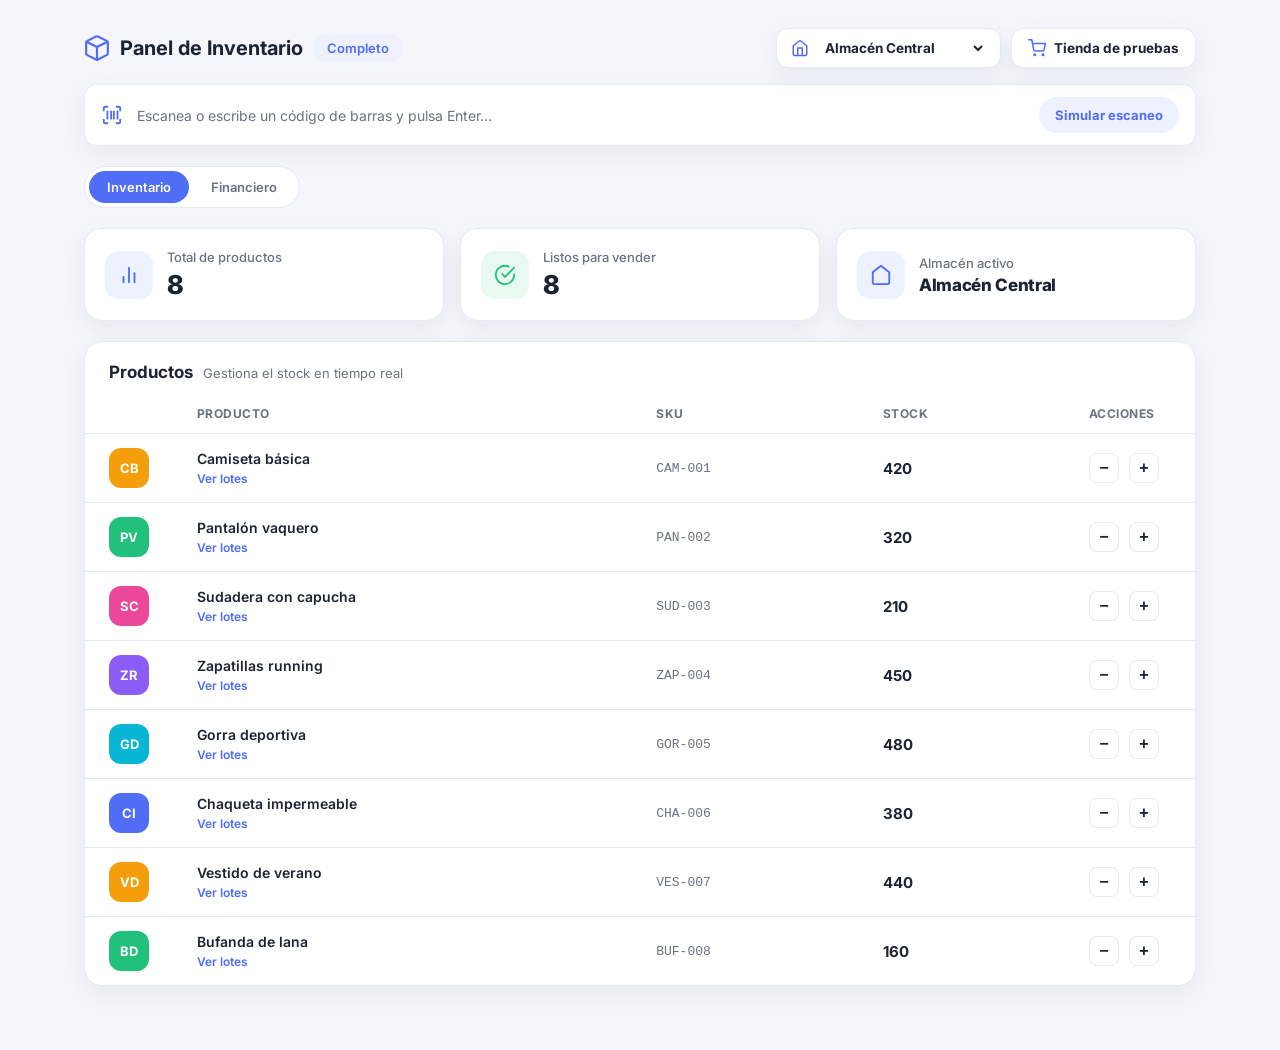
==== index.html @ 1906d5c8 "Add files via upload" ====
<!DOCTYPE html>
<html lang="es">
<head>
<meta charset="UTF-8">
<meta name="viewport" content="width=device-width, initial-scale=1.0">
<title>Panel de Inventario — Completo</title>
<link rel="preconnect" href="https://fonts.googleapis.com">
<link rel="preconnect" href="https://fonts.gstatic.com" crossorigin>
<link href="https://fonts.googleapis.com/css2?family=Inter:wght@400;500;600;700;800&display=swap" rel="stylesheet">
<link rel="stylesheet" href="css/styles.css">
</head>
<body>
<div class="app">

  <header class="topbar">
    <div class="brand">
      <span class="brand-icon">
        <svg viewBox="0 0 24 24" fill="none" stroke="currentColor" stroke-width="2" stroke-linecap="round" stroke-linejoin="round"><path d="M12.89 1.45l8 4A2 2 0 0 1 22 7.24v9.53a2 2 0 0 1-1.11 1.79l-8 4a2 2 0 0 1-1.79 0l-8-4a2 2 0 0 1-1.11-1.8V7.24a2 2 0 0 1 1.11-1.79l8-4a2 2 0 0 1 1.79 0z"></path><polyline points="2.32 6.16 12 11 21.68 6.16"></polyline><line x1="12" y1="22.76" x2="12" y2="11"></line></svg>
      </span>
      <h1>Panel de Inventario</h1>
      <span class="badge-plan">Completo</span>
    </div>

    <div class="header-actions">
      <div class="warehouse-picker">
        <svg viewBox="0 0 24 24" fill="none" stroke="currentColor" stroke-width="2" stroke-linecap="round" stroke-linejoin="round"><path d="M3 9l9-7 9 7v11a2 2 0 0 1-2 2H5a2 2 0 0 1-2-2z"></path><polyline points="9 22 9 12 15 12 15 22"></polyline></svg>
        <select id="warehouseSelect" aria-label="Seleccionar almacén"></select>
      </div>

      <a class="btn-store-link" href="./tienda/tienda.html" target="_blank" rel="noopener">
        <svg viewBox="0 0 24 24" fill="none" stroke="currentColor" stroke-width="2" stroke-linecap="round" stroke-linejoin="round"><circle cx="9" cy="21" r="1"></circle><circle cx="20" cy="21" r="1"></circle><path d="M1 1h4l2.68 13.39a2 2 0 0 0 2 1.61h9.72a2 2 0 0 0 2-1.61L23 6H6"></path></svg>
        Tienda de pruebas
      </a>
    </div>
  </header>

  <div class="scanner-bar">
    <svg class="scanner-icon" viewBox="0 0 24 24" fill="none" stroke="currentColor" stroke-width="2" stroke-linecap="round" stroke-linejoin="round"><path d="M3 7V5a2 2 0 0 1 2-2h2"></path><path d="M17 3h2a2 2 0 0 1 2 2v2"></path><path d="M21 17v2a2 2 0 0 1-2 2h-2"></path><path d="M7 21H5a2 2 0 0 1-2-2v-2"></path><line x1="7" y1="8" x2="7" y2="16"></line><line x1="11" y1="8" x2="11" y2="16"></line><line x1="14" y1="8" x2="14" y2="16"></line><line x1="18" y1="8" x2="18" y2="16"></line></svg>
    <input type="text" id="barcodeInput" placeholder="Escanea o escribe un código de barras y pulsa Enter…" autocomplete="off">
    <button class="btn-scan" id="simulateScanBtn">Simular escaneo</button>
  </div>

  <nav class="tabs">
    <button class="nav-btn active" data-view="view-inventario">Inventario</button>
    <button class="nav-btn" data-view="view-financiero">Financiero</button>
  </nav>

  <!-- Vista: Inventario -->
  <section class="view active" id="view-inventario">
    <div class="stat-grid">
      <div class="card card-stat">
        <div class="stat-icon stat-icon--total">
          <svg viewBox="0 0 24 24" fill="none" stroke="currentColor" stroke-width="2" stroke-linecap="round" stroke-linejoin="round"><line x1="18" y1="20" x2="18" y2="10"></line><line x1="12" y1="20" x2="12" y2="4"></line><line x1="6" y1="20" x2="6" y2="14"></line></svg>
        </div>
        <div class="stat-info">
          <span class="stat-label">Total de productos</span>
          <span class="stat-value" id="totalProductos">0</span>
        </div>
      </div>

      <div class="card card-stat">
        <div class="stat-icon stat-icon--ok">
          <svg viewBox="0 0 24 24" fill="none" stroke="currentColor" stroke-width="2" stroke-linecap="round" stroke-linejoin="round"><path d="M22 11.08V12a10 10 0 1 1-5.93-9.14"></path><polyline points="22 4 12 14.01 9 11.01"></polyline></svg>
        </div>
        <div class="stat-info">
          <span class="stat-label">Listos para vender</span>
          <span class="stat-value" id="totalListos">0</span>
        </div>
      </div>

      <div class="card card-stat">
        <div class="stat-icon stat-icon--warehouse">
          <svg viewBox="0 0 24 24" fill="none" stroke="currentColor" stroke-width="2" stroke-linecap="round" stroke-linejoin="round"><path d="M3 9l9-7 9 7v11a2 2 0 0 1-2 2H5a2 2 0 0 1-2-2z"></path></svg>
        </div>
        <div class="stat-info">
          <span class="stat-label">Almacén activo</span>
          <span class="stat-value stat-value--text" id="almacenActivoLabel">—</span>
        </div>
      </div>
    </div>

    <div class="table-section">
      <div class="table-header">
        <h2>Productos</h2>
        <span class="table-sub">Gestiona el stock en tiempo real</span>
      </div>
      <div class="table-wrap">
        <table class="products-table">
          <thead>
            <tr>
              <th class="col-photo"></th>
              <th>Producto</th>
              <th>SKU</th>
              <th>Stock</th>
              <th class="col-actions">Acciones</th>
            </tr>
          </thead>
          <tbody id="productsBody"></tbody>
        </table>
      </div>
    </div>
  </section>

  <!-- Vista: Financiero -->
  <section class="view" id="view-financiero">
    <div class="stat-grid stat-grid--finance">
      <div class="card card-stat card-stat--finance">
        <div class="stat-icon stat-icon--total">
          <svg viewBox="0 0 24 24" fill="none" stroke="currentColor" stroke-width="2" stroke-linecap="round" stroke-linejoin="round"><line x1="12" y1="1" x2="12" y2="23"></line><path d="M17 5H9.5a3.5 3.5 0 0 0 0 7h5a3.5 3.5 0 0 1 0 7H6"></path></svg>
        </div>
        <div class="stat-info">
          <span class="stat-label">Valor total del stock — <span id="financeAlmacenLabel">—</span></span>
          <span class="stat-value" id="valorStockTotal">0 €</span>
        </div>
      </div>

      <div class="card card-stat card-stat--finance">
        <div class="stat-icon stat-icon--sales">
          <svg viewBox="0 0 24 24" fill="none" stroke="currentColor" stroke-width="2" stroke-linecap="round" stroke-linejoin="round"><polyline points="23 6 13.5 15.5 8.5 10.5 1 18"></polyline><polyline points="17 6 23 6 23 12"></polyline></svg>
        </div>
        <div class="stat-info">
          <span class="stat-label">Beneficio estimado si se vende todo</span>
          <span class="stat-value" id="beneficioTotal">0 €</span>
        </div>
      </div>
    </div>

    <div class="card chart-card-lg">
      <div class="finance-chart-header">
        <div>
          <h3>Evolución financiera</h3>
          <p class="chart-sub">Últimos 30 días — <span id="financeAlmacenLabel2">—</span></p>
        </div>
        <div class="finance-legend">
          <span class="legend-chip">
            <i class="dot dot--primary"></i>Valor del stock
            <span class="delta-chip" id="deltaValor">—</span>
          </span>
          <span class="legend-chip">
            <i class="dot dot--ok"></i>Beneficio estimado
            <span class="delta-chip" id="deltaBeneficio">—</span>
          </span>
        </div>
      </div>
      <div class="finance-chart-wrap" id="financeChartWrap"></div>
    </div>

    <div class="table-section">
      <div class="table-header">
        <h2>Desglose por producto</h2>
        <span class="table-sub">Coste, precio de venta y margen</span>
      </div>
      <div class="table-wrap">
        <table class="products-table finance-table">
          <thead>
            <tr>
              <th>Producto</th>
              <th>Stock</th>
              <th>Coste/ud.</th>
              <th>Venta/ud.</th>
              <th>Margen/ud.</th>
              <th>Valor stock</th>
              <th>Beneficio</th>
            </tr>
          </thead>
          <tbody id="financeBody"></tbody>
        </table>
      </div>
    </div>
  </section>

</div>

<!-- Modal: Trazabilidad por lote -->
<div class="modal-overlay" id="batchesModal">
  <div class="modal">
    <div class="modal-header">
      <div>
        <h3 id="batchesTitle">Producto</h3>
        <p class="modal-sub">Trazabilidad por lote — <span id="batchesAlmacen">—</span></p>
      </div>
      <button class="modal-close" id="batchesClose" aria-label="Cerrar">&times;</button>
    </div>
    <div class="batch-list" id="batchesBody"></div>
  </div>
</div>

<div class="toast" id="toast"></div>

<script src="js/data.js"></script>
<script src="js/store.js"></script>
<script src="js/warehouse.js"></script>
<script src="js/products.js"></script>
<script src="js/batches.js"></script>
<script src="js/barcode.js"></script>
<script src="js/finance.js"></script>
<script src="js/app.js"></script>
</body>
</html>
---- css/styles.css ----
:root {
  --bg: #f4f6fb;
  --surface: #ffffff;
  --border: #e6e9f2;
  --text: #1c2333;
  --text-muted: #6b7280;
  --primary: #4f6df5;
  --primary-soft: #eef1ff;
  --ok: #22c17b;
  --ok-soft: #e7f9f1;
  --danger: #ef4444;
  --danger-soft: #fde8e8;
  --amber: #f59e0b;
  --amber-soft: #fef3e2;
  --radius-lg: 18px;
  --radius-md: 12px;
  --shadow: 0 8px 24px rgba(30, 41, 82, 0.06);
  --shadow-hover: 0 12px 28px rgba(30, 41, 82, 0.1);
}

* { box-sizing: border-box; }

body {
  margin: 0;
  font-family: "Inter", system-ui, -apple-system, "Segoe UI", Roboto, sans-serif;
  background: var(--bg);
  color: var(--text);
  -webkit-font-smoothing: antialiased;
}

.app {
  max-width: 1160px;
  margin: 0 auto;
  padding: 28px 24px 64px;
}

@keyframes fadeInUp {
  from { opacity: 0; transform: translateY(14px); }
  to { opacity: 1; transform: translateY(0); }
}

/* Topbar */
.topbar {
  display: flex;
  align-items: center;
  justify-content: space-between;
  flex-wrap: wrap;
  gap: 12px;
  margin-bottom: 16px;
}

.brand {
  display: flex;
  align-items: center;
  gap: 10px;
}

.brand-icon { display: flex; color: var(--primary); }
.brand-icon svg { width: 26px; height: 26px; }

.brand h1 { font-size: 20px; font-weight: 700; margin: 0; }

.badge-plan {
  background: var(--primary-soft);
  color: var(--primary);
  font-weight: 600;
  font-size: 13px;
  padding: 6px 14px;
  border-radius: 999px;
}

.header-actions {
  display: flex;
  align-items: center;
  gap: 10px;
  flex-wrap: wrap;
}

.btn-store-link {
  display: inline-flex;
  align-items: center;
  gap: 8px;
  background: var(--surface);
  border: 1px solid var(--border);
  border-radius: var(--radius-md);
  padding: 10px 16px;
  box-shadow: var(--shadow);
  color: var(--text);
  font-size: 13.5px;
  font-weight: 700;
  text-decoration: none;
  white-space: nowrap;
  transition: transform 0.15s ease, box-shadow 0.15s ease, border-color 0.15s ease;
}

.btn-store-link svg { width: 18px; height: 18px; color: var(--primary); flex-shrink: 0; }

.btn-store-link:hover {
  transform: translateY(-1px);
  box-shadow: var(--shadow-hover);
  border-color: var(--primary);
}

.btn-store-link:active { transform: translateY(0) scale(0.98); }

/* Selector de almacén */
.warehouse-picker {
  display: flex;
  align-items: center;
  gap: 8px;
  background: var(--surface);
  border: 1px solid var(--border);
  border-radius: var(--radius-md);
  padding: 8px 14px;
  box-shadow: var(--shadow);
  color: var(--primary);
}

.warehouse-picker svg { width: 18px; height: 18px; flex-shrink: 0; }

.warehouse-picker select {
  border: none;
  background: none;
  font-family: inherit;
  font-size: 13.5px;
  font-weight: 700;
  color: var(--text);
  cursor: pointer;
  padding: 2px 4px;
}

.warehouse-picker select:focus { outline: none; }

/* Escáner de código de barras */
.scanner-bar {
  display: flex;
  align-items: center;
  gap: 12px;
  background: var(--surface);
  border: 1px solid var(--border);
  border-radius: var(--radius-md);
  box-shadow: var(--shadow);
  padding: 12px 16px;
  margin-bottom: 20px;
}

.scanner-icon { width: 22px; height: 22px; color: var(--primary); flex-shrink: 0; }

.scanner-bar input {
  flex: 1;
  border: none;
  outline: none;
  font-family: inherit;
  font-size: 14px;
  background: none;
  color: var(--text);
}

.scanner-bar input::placeholder { color: var(--text-muted); }

.btn-scan {
  background: var(--primary-soft);
  color: var(--primary);
  border: none;
  font-family: inherit;
  font-size: 13px;
  font-weight: 700;
  padding: 10px 16px;
  border-radius: 999px;
  cursor: pointer;
  white-space: nowrap;
  transition: background-color 0.2s ease, transform 0.15s ease;
}

.btn-scan:hover { background: #e2e7ff; }
.btn-scan:active { transform: scale(0.97); }

.btn-scan.scanning {
  animation: scan-pulse 0.6s ease-in-out infinite;
}

@keyframes scan-pulse {
  0%, 100% { box-shadow: 0 0 0 0 rgba(79, 109, 245, 0.35); }
  50% { box-shadow: 0 0 0 6px rgba(79, 109, 245, 0); }
}

/* Tabs */
.tabs {
  display: inline-flex;
  gap: 4px;
  background: var(--surface);
  border: 1px solid var(--border);
  border-radius: 999px;
  padding: 4px;
  margin-bottom: 20px;
}

.nav-btn {
  border: none;
  background: transparent;
  color: var(--text-muted);
  font-family: inherit;
  font-size: 13px;
  font-weight: 600;
  padding: 8px 18px;
  border-radius: 999px;
  cursor: pointer;
  transition: background-color 0.2s ease, color 0.2s ease;
}

.nav-btn:hover { color: var(--text); }
.nav-btn.active { background: var(--primary); color: #fff; }

/* Views */
.view { display: none; }
.view.active { display: block; }

.view.fade-swap { animation: fadeSwap 0.3s ease; }

@keyframes fadeSwap {
  0% { opacity: 0.35; }
  100% { opacity: 1; }
}

/* Cards */
.card {
  background: var(--surface);
  border: 1px solid var(--border);
  border-radius: var(--radius-lg);
  box-shadow: var(--shadow);
  padding: 20px;
  transition: box-shadow 0.25s ease, transform 0.25s ease;
  opacity: 0;
  animation: fadeInUp 0.5s ease both;
}

.card:hover { box-shadow: var(--shadow-hover); transform: translateY(-2px); }

.stat-grid {
  display: grid;
  grid-template-columns: repeat(3, 1fr);
  gap: 16px;
  margin-bottom: 20px;
}

.stat-grid--finance { grid-template-columns: repeat(2, 1fr); }

.stat-grid .card:nth-child(1) { animation-delay: 0.05s; }
.stat-grid .card:nth-child(2) { animation-delay: 0.12s; }
.stat-grid .card:nth-child(3) { animation-delay: 0.19s; }

.card-stat { display: flex; align-items: center; gap: 14px; }

.stat-icon {
  width: 48px;
  height: 48px;
  border-radius: 14px;
  display: flex;
  align-items: center;
  justify-content: center;
  flex-shrink: 0;
}

.stat-icon svg { width: 22px; height: 22px; }

.stat-icon--total { background: var(--primary-soft); color: var(--primary); }
.stat-icon--ok { background: var(--ok-soft); color: var(--ok); }
.stat-icon--sales { background: var(--amber-soft); color: var(--amber); }
.stat-icon--warehouse { background: var(--primary-soft); color: var(--primary); }

.stat-info { display: flex; flex-direction: column; gap: 4px; min-width: 0; }

.stat-label {
  font-size: 13px;
  color: var(--text-muted);
  font-weight: 500;
}

.stat-value {
  font-size: 26px;
  font-weight: 800;
  letter-spacing: -0.02em;
}

.stat-value--text {
  font-size: 17px;
  overflow: hidden;
  text-overflow: ellipsis;
  white-space: nowrap;
}

.card-stat--finance .stat-value { font-size: 24px; }

/* Table section */
.table-section {
  background: var(--surface);
  border: 1px solid var(--border);
  border-radius: var(--radius-lg);
  box-shadow: var(--shadow);
  overflow: hidden;
  opacity: 0;
  animation: fadeInUp 0.5s ease 0.25s both;
}

.table-header { padding: 20px 24px 4px; display: flex; align-items: baseline; gap: 10px; }
.table-header h2 { font-size: 17px; margin: 0; }
.table-sub { font-size: 13px; color: var(--text-muted); }

.table-wrap { overflow-x: auto; }

.products-table { width: 100%; border-collapse: collapse; margin-top: 8px; }

.products-table th {
  text-align: left;
  font-size: 12px;
  text-transform: uppercase;
  letter-spacing: 0.04em;
  color: var(--text-muted);
  padding: 12px 24px;
  border-bottom: 1px solid var(--border);
  white-space: nowrap;
}

.products-table td {
  padding: 14px 24px;
  border-bottom: 1px solid var(--border);
  vertical-align: middle;
}

.product-row {
  transition: background-color 0.3s ease;
  opacity: 0;
  animation: fadeInUp 0.4s ease both;
}

.product-row:hover { background: #fafbff; }
.product-row:last-child td { border-bottom: none; }

.col-photo { width: 56px; }
.col-actions { width: 130px; }

.avatar {
  width: 40px;
  height: 40px;
  border-radius: 12px;
  display: flex;
  align-items: center;
  justify-content: center;
  font-size: 13px;
  font-weight: 700;
  color: #fff;
}

.avatar--1 { background: #4f6df5; }
.avatar--2 { background: #f59e0b; }
.avatar--3 { background: #22c17b; }
.avatar--4 { background: #ec4899; }
.avatar--5 { background: #8b5cf6; }
.avatar--6 { background: #06b6d4; }

.product-name { font-weight: 600; font-size: 14px; }
.product-name-cell { font-weight: 600; }

.link-variants {
  display: block;
  margin-top: 4px;
  border: none;
  background: none;
  padding: 0;
  font-family: inherit;
  font-size: 12px;
  font-weight: 600;
  color: var(--primary);
  cursor: pointer;
}

.link-variants:hover { text-decoration: underline; }

.low-badge {
  display: none;
  align-items: center;
  gap: 5px;
  margin-top: 4px;
  font-size: 11px;
  font-weight: 700;
  color: var(--danger);
  background: var(--danger-soft);
  padding: 2px 8px 2px 6px;
  border-radius: 999px;
}

.low-dot { width: 6px; height: 6px; border-radius: 50%; background: var(--danger); flex-shrink: 0; }

.sku {
  font-size: 13px;
  color: var(--text-muted);
  font-family: "SFMono-Regular", Consolas, monospace;
}

.stock-value {
  font-weight: 700;
  font-size: 15px;
  display: inline-block;
  min-width: 24px;
}

.btn-qty {
  width: 30px;
  height: 30px;
  border-radius: 8px;
  border: 1px solid var(--border);
  background: var(--surface);
  color: var(--text);
  font-size: 16px;
  font-weight: 700;
  cursor: pointer;
  transition: transform 0.15s ease, background-color 0.15s ease, border-color 0.15s ease;
  line-height: 1;
}

.btn-qty:hover { border-color: var(--primary); color: var(--primary); }
.btn-qty:active { transform: scale(0.9); }
.btn-plus { margin-left: 6px; }

.btn-qty.flash-plus { animation: flash-plus 0.4s ease; }
.btn-qty.flash-minus { animation: flash-minus 0.4s ease; }

@keyframes flash-plus {
  0% { background-color: var(--ok-soft); border-color: var(--ok); color: var(--ok); }
  100% { background-color: var(--surface); border-color: var(--border); color: var(--text); }
}

@keyframes flash-minus {
  0% { background-color: var(--danger-soft); border-color: var(--danger); color: var(--danger); }
  100% { background-color: var(--surface); border-color: var(--border); color: var(--text); }
}

/* Fila con stock bajo */
.product-row.is-low { background: var(--danger-soft); }
.product-row.is-low .low-badge { display: inline-flex; }
.product-row.is-low:hover { background: var(--danger-soft); }

.product-row.is-low td:first-child {
  box-shadow: inset 3px 0 0 var(--danger);
  animation: pulse-border 1.6s ease-in-out infinite;
}

@keyframes pulse-border {
  0%, 100% { box-shadow: inset 3px 0 0 var(--danger); }
  50% { box-shadow: inset 3px 0 0 rgba(239, 68, 68, 0.3); }
}

.stock-value.pulse { animation: pulse-value 0.35s ease; }

@keyframes pulse-value {
  0% { transform: scale(1); }
  40% { transform: scale(1.35); color: var(--primary); }
  100% { transform: scale(1); }
}

/* Resaltado al encontrar por escaneo (transition, no animation: no debe pisar
   la animación de entrada "fadeInUp" que ya usa la propiedad animation en .product-row) */
.product-row.scan-highlight {
  background: var(--primary-soft);
  box-shadow: inset 0 0 0 2px var(--primary);
  transition: background-color 0.7s ease, box-shadow 0.7s ease;
}

/* Financiero */
.finance-table th, .finance-table td { white-space: nowrap; }
.finance-strong { font-weight: 700; }
.finance-profit { color: var(--ok); }

.chart-card-lg {
  margin-bottom: 20px;
  animation-delay: 0.15s;
}

.finance-chart-header {
  display: flex;
  align-items: flex-start;
  justify-content: space-between;
  flex-wrap: wrap;
  gap: 14px;
  margin-bottom: 8px;
}

.finance-chart-header h3 { margin: 0 0 2px; font-size: 16px; }

.finance-legend {
  display: flex;
  flex-wrap: wrap;
  gap: 10px 18px;
}

.legend-chip {
  display: flex;
  align-items: center;
  gap: 7px;
  font-size: 12.5px;
  color: var(--text-muted);
  font-weight: 500;
}

.dot {
  width: 8px;
  height: 8px;
  border-radius: 50%;
  display: inline-block;
  flex-shrink: 0;
}

.dot--primary { background: var(--primary); }
.dot--ok { background: var(--ok); }

.delta-chip {
  font-size: 11.5px;
  font-weight: 700;
  padding: 2px 8px;
  border-radius: 999px;
}

.delta-chip--up { color: var(--ok); background: var(--ok-soft); }
.delta-chip--down { color: var(--danger); background: var(--danger-soft); }

.finance-chart-wrap { margin-top: 10px; }

.finance-chart-svg {
  width: 100%;
  height: 220px;
  display: block;
  overflow: visible;
}

.chart-grid-line {
  stroke: var(--border);
  stroke-width: 1;
  stroke-dasharray: 4 4;
}

.chart-area { opacity: 0; animation: fadeInUp 0.8s ease 0.2s both; }
.chart-line { stroke-linecap: round; stroke-linejoin: round; }

.chart-x-axis {
  display: flex;
  justify-content: space-between;
  font-size: 11.5px;
  color: var(--text-muted);
  margin-top: 6px;
}

/* Modal: trazabilidad por lote */
.modal-overlay {
  position: fixed;
  inset: 0;
  background: rgba(20, 24, 40, 0.45);
  display: flex;
  align-items: center;
  justify-content: center;
  padding: 20px;
  opacity: 0;
  visibility: hidden;
  transition: opacity 0.25s ease, visibility 0.25s ease;
  z-index: 100;
}

.modal-overlay.open { opacity: 1; visibility: visible; }

.modal {
  background: var(--surface);
  border-radius: var(--radius-lg);
  box-shadow: 0 24px 48px rgba(20, 24, 40, 0.25);
  width: 100%;
  max-width: 480px;
  max-height: 85vh;
  overflow-y: auto;
  padding: 22px;
  transform: translateY(12px) scale(0.98);
  transition: transform 0.25s ease;
}

.modal-overlay.open .modal { transform: translateY(0) scale(1); }

.modal-header {
  display: flex;
  align-items: flex-start;
  justify-content: space-between;
  gap: 10px;
  margin-bottom: 16px;
}

.modal-header h3 { margin: 0 0 4px; font-size: 17px; }
.modal-sub { margin: 0; font-size: 12.5px; color: var(--text-muted); }

.modal-close {
  border: none;
  background: var(--bg);
  color: var(--text-muted);
  width: 30px;
  height: 30px;
  border-radius: 8px;
  font-size: 18px;
  line-height: 1;
  cursor: pointer;
  flex-shrink: 0;
}

.modal-close:hover { color: var(--text); }

.batch-list { display: flex; flex-direction: column; gap: 10px; }

.batch-row {
  display: flex;
  align-items: center;
  justify-content: space-between;
  gap: 12px;
  padding: 12px 14px;
  border-radius: var(--radius-md);
  background: var(--bg);
  border: 1px solid var(--border);
  opacity: 0;
  animation: fadeInUp 0.35s ease both;
}

.batch-main { display: flex; flex-direction: column; gap: 4px; }
.batch-code { font-weight: 700; font-size: 14px; }

.batch-expiry { font-size: 12px; color: var(--text-muted); }
.batch-expiry--urgent { color: var(--danger); font-weight: 700; }
.batch-expiry--warning { color: var(--amber); font-weight: 600; }

.batch-row--urgent { background: var(--danger-soft); border-color: rgba(239, 68, 68, 0.25); }
.batch-row--warning { background: var(--amber-soft); border-color: rgba(245, 158, 11, 0.25); }

.batch-qty { font-weight: 800; font-size: 15px; white-space: nowrap; }

.empty-note { padding: 8px 0; margin: 0; font-size: 13px; color: var(--text-muted); }

/* Toast */
.toast {
  position: fixed;
  left: 50%;
  bottom: 28px;
  transform: translate(-50%, 16px);
  background: var(--text);
  color: #fff;
  font-size: 13.5px;
  font-weight: 600;
  padding: 12px 20px;
  border-radius: 999px;
  box-shadow: 0 12px 24px rgba(20, 24, 40, 0.25);
  opacity: 0;
  pointer-events: none;
  transition: opacity 0.3s ease, transform 0.3s ease;
  z-index: 200;
}

.toast.show { opacity: 1; transform: translate(-50%, 0); pointer-events: auto; }
.toast--ok { background: var(--ok); }
.toast--error { background: var(--danger); }

/* Responsive */
@media (max-width: 720px) {
  .stat-grid, .stat-grid--finance { grid-template-columns: 1fr; }
  .scanner-bar { flex-wrap: wrap; }
  .btn-scan { width: 100%; }
}
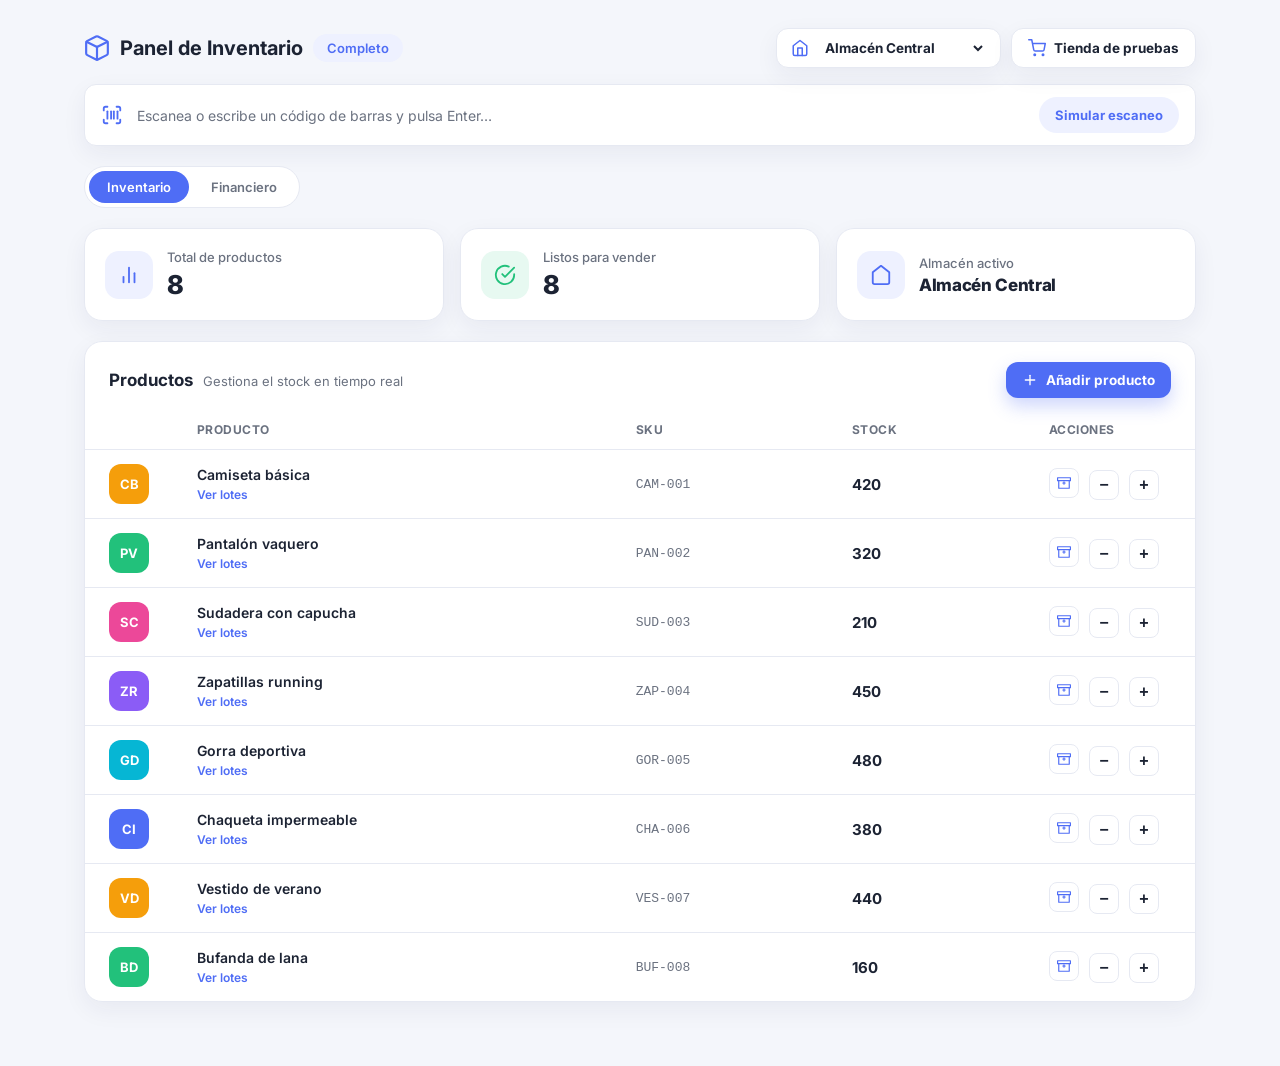
==== commit 66200fcb: "Añadir botones de reponer stock y de alta de producto nuevo Cada producto incorpora un botón "Repone" ====
--- a/index.html
+++ b/index.html
@@ -81,8 +81,14 @@
 
     <div class="table-section">
       <div class="table-header">
-        <h2>Productos</h2>
-        <span class="table-sub">Gestiona el stock en tiempo real</span>
+        <div class="table-header-text">
+          <h2>Productos</h2>
+          <span class="table-sub">Gestiona el stock en tiempo real</span>
+        </div>
+        <button class="btn-add-product" id="addProductOpenBtn">
+          <svg viewBox="0 0 24 24" fill="none" stroke="currentColor" stroke-width="2" stroke-linecap="round" stroke-linejoin="round"><line x1="12" y1="5" x2="12" y2="19"></line><line x1="5" y1="12" x2="19" y2="12"></line></svg>
+          Añadir producto
+        </button>
       </div>
       <div class="table-wrap">
         <table class="products-table">
@@ -185,6 +191,70 @@
   </div>
 </div>
 
+<!-- Modal: Reponer stock -->
+<div class="modal-overlay" id="restockModal">
+  <div class="modal">
+    <div class="modal-header">
+      <div>
+        <h3 id="restockTitle">Producto</h3>
+        <p class="modal-sub">Registra la entrada de mercancía — <span id="restockAlmacen">—</span></p>
+      </div>
+      <button class="modal-close" id="restockClose" aria-label="Cerrar">&times;</button>
+    </div>
+    <form class="modal-form" id="restockForm">
+      <div class="field">
+        <label class="field-label" for="restockQty">Unidades a añadir</label>
+        <input class="field-input" type="number" id="restockQty" min="1" step="1" value="10" required>
+      </div>
+      <button type="submit" class="btn-primary">Añadir stock</button>
+    </form>
+  </div>
+</div>
+
+<!-- Modal: Añadir producto -->
+<div class="modal-overlay" id="addProductModal">
+  <div class="modal">
+    <div class="modal-header">
+      <div>
+        <h3>Añadir producto</h3>
+        <p class="modal-sub">Alta en <span id="addProductAlmacen">—</span></p>
+      </div>
+      <button class="modal-close" id="addProductClose" aria-label="Cerrar">&times;</button>
+    </div>
+    <form class="modal-form" id="addProductForm">
+      <div class="field">
+        <label class="field-label" for="newProductNombre">Nombre</label>
+        <input class="field-input" type="text" id="newProductNombre" required>
+      </div>
+      <div class="field-row">
+        <div class="field">
+          <label class="field-label" for="newProductSku">SKU</label>
+          <input class="field-input" type="text" id="newProductSku" required>
+        </div>
+        <div class="field">
+          <label class="field-label" for="newProductStockMinimo">Stock mínimo</label>
+          <input class="field-input" type="number" id="newProductStockMinimo" min="0" step="1" value="10" required>
+        </div>
+      </div>
+      <div class="field-row">
+        <div class="field">
+          <label class="field-label" for="newProductPrecioCoste">Precio coste (€)</label>
+          <input class="field-input" type="number" id="newProductPrecioCoste" min="0" step="0.01" value="0" required>
+        </div>
+        <div class="field">
+          <label class="field-label" for="newProductPrecioVenta">Precio venta (€)</label>
+          <input class="field-input" type="number" id="newProductPrecioVenta" min="0" step="0.01" value="0" required>
+        </div>
+      </div>
+      <div class="field">
+        <label class="field-label" for="newProductStock">Stock inicial</label>
+        <input class="field-input" type="number" id="newProductStock" min="0" step="1" value="0" required>
+      </div>
+      <button type="submit" class="btn-primary">Añadir producto</button>
+    </form>
+  </div>
+</div>
+
 <div class="toast" id="toast"></div>
 
 <script src="js/data.js"></script>
@@ -194,6 +264,7 @@
 <script src="js/batches.js"></script>
 <script src="js/barcode.js"></script>
 <script src="js/finance.js"></script>
+<script src="js/restock.js"></script>
 <script src="js/app.js"></script>
 </body>
 </html>
--- a/css/styles.css
+++ b/css/styles.css
@@ -302,9 +302,45 @@
   animation: fadeInUp 0.5s ease 0.25s both;
 }
 
-.table-header { padding: 20px 24px 4px; display: flex; align-items: baseline; gap: 10px; }
+.table-header {
+  padding: 20px 24px 4px;
+  display: flex;
+  align-items: center;
+  justify-content: space-between;
+  flex-wrap: wrap;
+  gap: 10px;
+}
+
+.table-header-text { display: flex; align-items: baseline; gap: 10px; }
+
 .table-header h2 { font-size: 17px; margin: 0; }
 .table-sub { font-size: 13px; color: var(--text-muted); }
+
+.btn-add-product {
+  display: inline-flex;
+  align-items: center;
+  gap: 8px;
+  background: var(--primary);
+  color: #fff;
+  border: none;
+  font-family: inherit;
+  font-size: 13.5px;
+  font-weight: 700;
+  padding: 10px 16px;
+  border-radius: var(--radius-md);
+  cursor: pointer;
+  box-shadow: 0 8px 18px rgba(79, 109, 245, 0.28);
+  transition: transform 0.15s ease, box-shadow 0.15s ease;
+}
+
+.btn-add-product svg { width: 16px; height: 16px; }
+
+.btn-add-product:hover {
+  transform: translateY(-1px);
+  box-shadow: 0 10px 22px rgba(79, 109, 245, 0.35);
+}
+
+.btn-add-product:active { transform: translateY(0) scale(0.98); }
 
 .table-wrap { overflow-x: auto; }
 
@@ -337,7 +373,7 @@
 .product-row:last-child td { border-bottom: none; }
 
 .col-photo { width: 56px; }
-.col-actions { width: 130px; }
+.col-actions { width: 170px; }
 
 .avatar {
   width: 40px;
@@ -376,6 +412,25 @@
 
 .link-variants:hover { text-decoration: underline; }
 
+.btn-restock {
+  width: 30px;
+  height: 30px;
+  border-radius: 8px;
+  border: 1px solid var(--border);
+  background: var(--surface);
+  color: var(--primary);
+  cursor: pointer;
+  display: inline-flex;
+  align-items: center;
+  justify-content: center;
+  margin-right: 6px;
+  transition: transform 0.15s ease, background-color 0.15s ease, border-color 0.15s ease;
+}
+
+.btn-restock svg { width: 14px; height: 14px; }
+.btn-restock:hover { border-color: var(--primary); background: var(--primary-soft); }
+.btn-restock:active { transform: scale(0.9); }
+
 .low-badge {
   display: none;
   align-items: center;
@@ -573,6 +628,7 @@
   width: 100%;
   max-width: 480px;
   max-height: 85vh;
+  overflow-x: hidden;
   overflow-y: auto;
   padding: 22px;
   transform: translateY(12px) scale(0.98);
@@ -606,6 +662,62 @@
 }
 
 .modal-close:hover { color: var(--text); }
+
+/* Formularios de modal */
+.modal-form {
+  display: flex;
+  flex-direction: column;
+  gap: 14px;
+}
+
+.field {
+  display: flex;
+  flex-direction: column;
+  gap: 6px;
+  min-width: 0;
+}
+
+.field-row {
+  display: grid;
+  grid-template-columns: minmax(0, 1fr) minmax(0, 1fr);
+  gap: 14px;
+}
+
+.field-label {
+  font-size: 12.5px;
+  font-weight: 600;
+  color: var(--text-muted);
+}
+
+.field-input {
+  width: 100%;
+  min-width: 0;
+  font-family: inherit;
+  font-size: 14px;
+  color: var(--text);
+  background: var(--bg);
+  border: 1px solid var(--border);
+  border-radius: var(--radius-md);
+  padding: 10px 12px;
+}
+
+.field-input:focus { outline: none; border-color: var(--primary); }
+
+.btn-primary {
+  background: var(--primary);
+  color: #fff;
+  border: none;
+  font-family: inherit;
+  font-size: 14px;
+  font-weight: 700;
+  padding: 12px 18px;
+  border-radius: var(--radius-md);
+  cursor: pointer;
+  transition: transform 0.15s ease;
+}
+
+.btn-primary:hover { transform: translateY(-1px); }
+.btn-primary:active { transform: translateY(0) scale(0.98); }
 
 .batch-list { display: flex; flex-direction: column; gap: 10px; }
 
